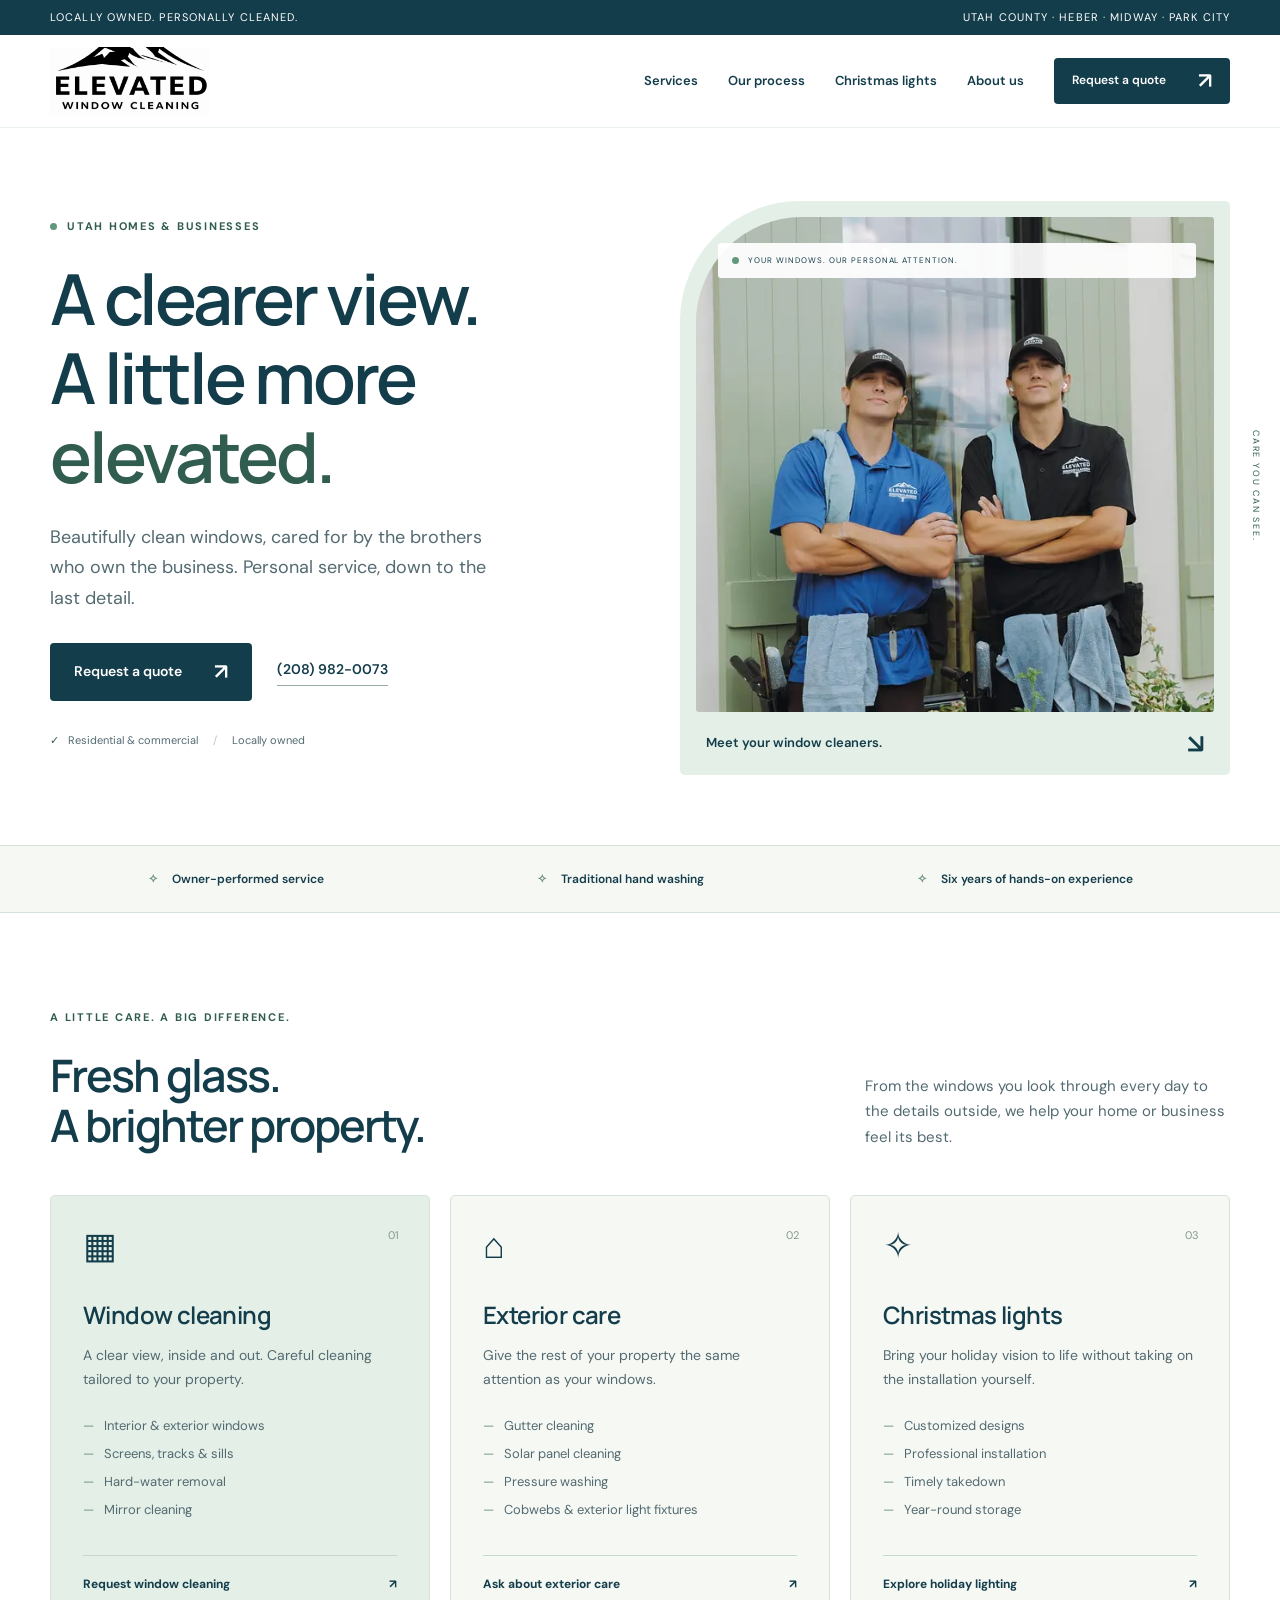
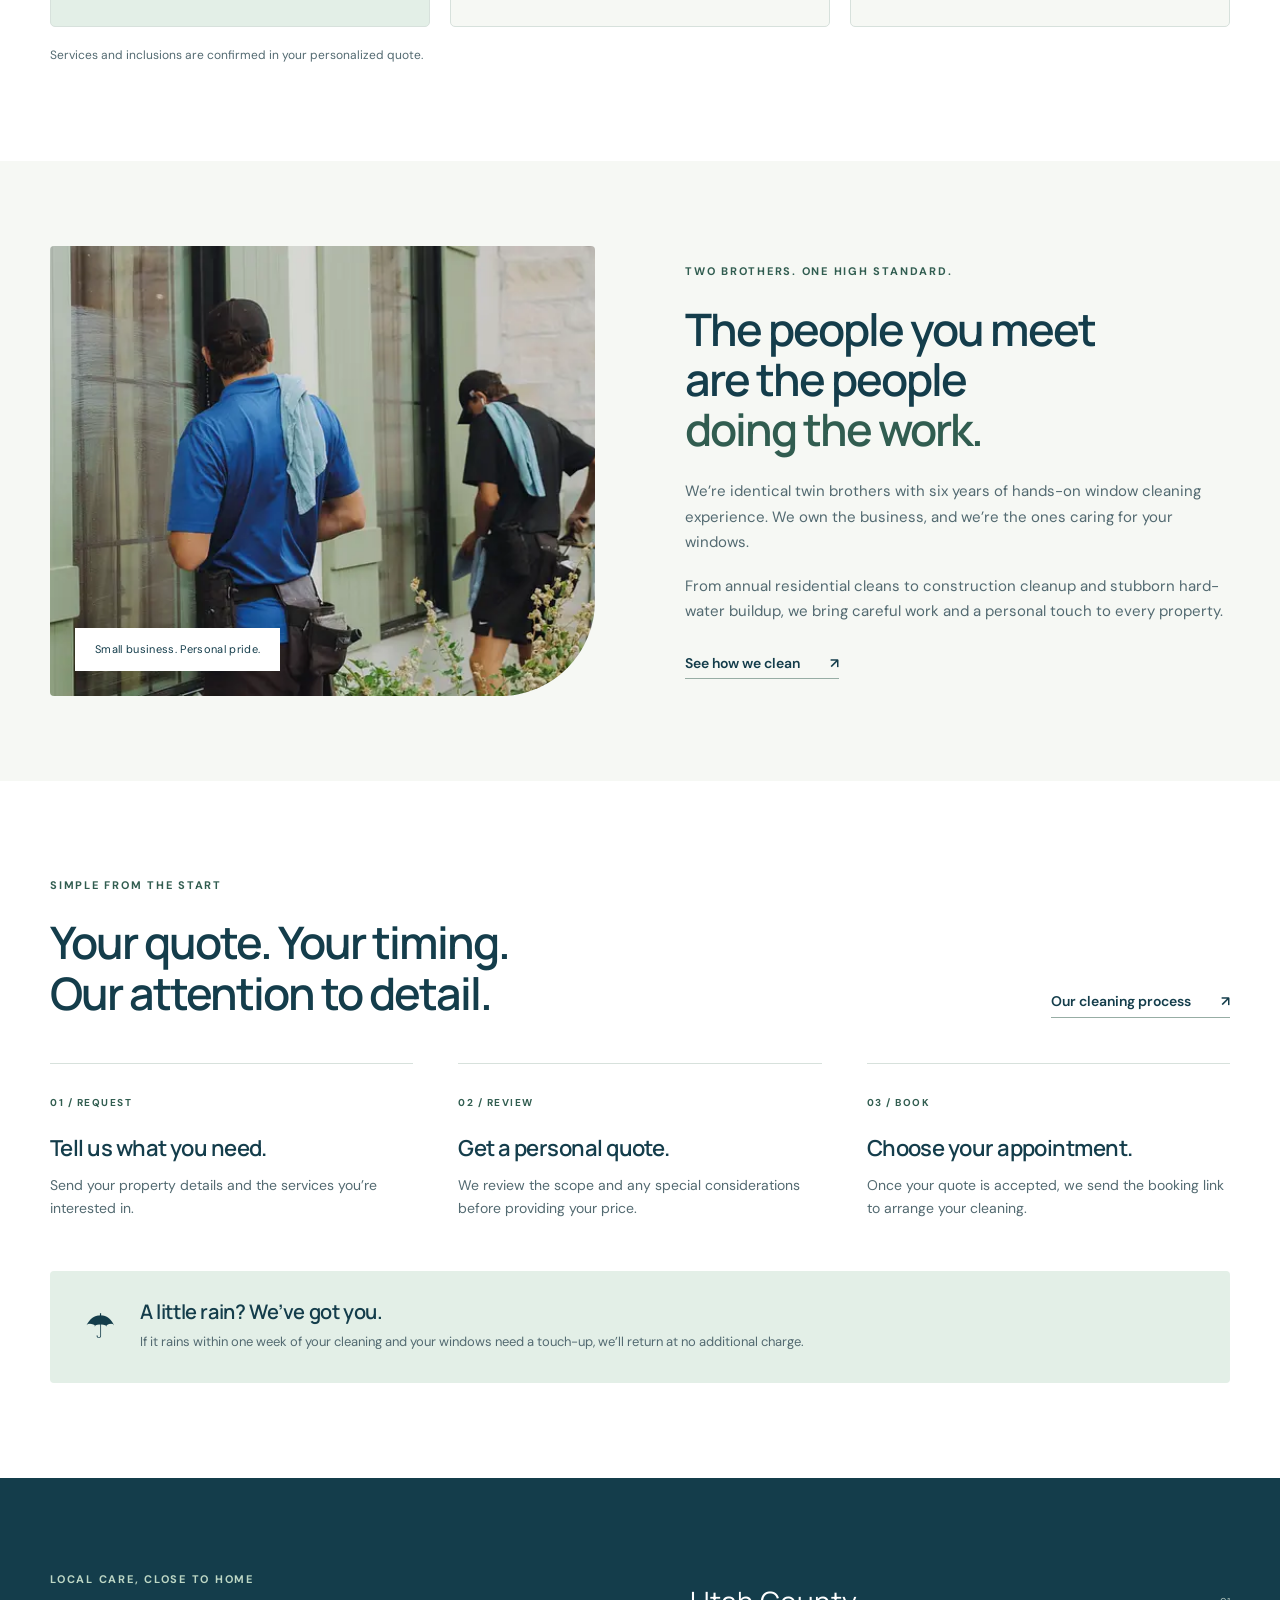
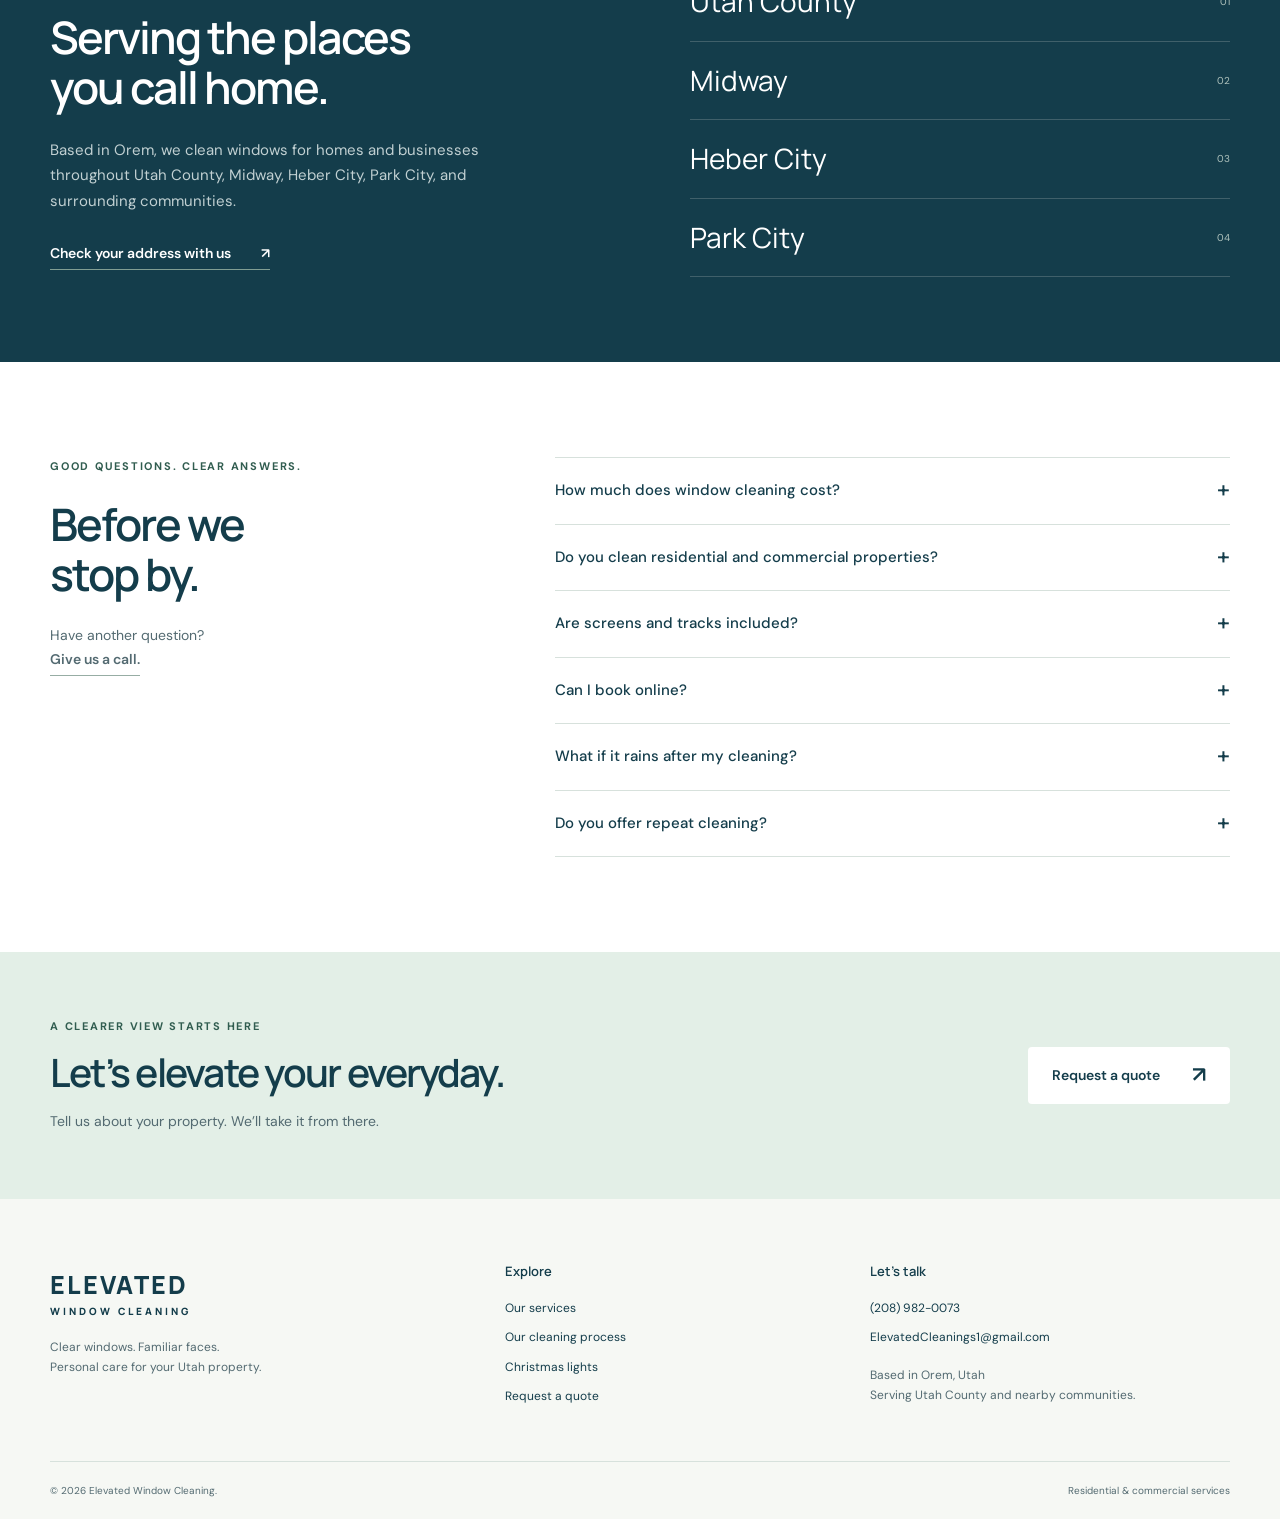
==== index.html @ 4010d027 "Add files via upload" ====
<!doctype html><html lang="en"><head><meta charset="utf-8"><meta name="viewport" content="width=device-width, initial-scale=1"><meta name="theme-color" content="#123c4c"><title>Elevated Window Cleaning | Utah County & Park City</title><meta name="description" content="Owner-performed window cleaning for Utah homes and businesses. Serving Utah County, Midway, Heber City and Park City. Request a personalized quote."><meta property="og:title" content="Elevated Window Cleaning | Utah County & Park City"><meta property="og:description" content="Owner-performed window cleaning for Utah homes and businesses. Serving Utah County, Midway, Heber City and Park City. Request a personalized quote."><meta property="og:type" content="website"><meta property="og:image" content="https://elevatedwindowcleanings.com/assets/hero.webp"><link rel="icon" href="assets/favicon.svg" type="image/svg+xml"><link rel="stylesheet" href="styles.css"><script type="application/ld+json">{"@context": "https://schema.org", "@type": "LocalBusiness", "name": "Elevated Window Cleaning", "url": "https://elevatedwindowcleanings.com/", "telephone": "+1-208-982-0073", "email": "ElevatedCleanings1@gmail.com", "areaServed": ["Utah County", "Midway", "Heber City", "Park City"], "image": "https://elevatedwindowcleanings.com/assets/hero.webp"}</script><script src="site.js" defer></script></head><body><a class="skip" href="#main">Skip to content</a><div class="topbar">Locally owned. Personally cleaned. <span>Utah County · Heber · Midway · Park City</span></div><header class="header"><a class="brand" href="index.html" aria-label="Elevated Window Cleaning home"><img src="assets/logo.png" width="1536" height="1024" alt="Elevated Window Cleaning"></a><button class="menu" aria-label="Open navigation" aria-expanded="false" aria-controls="navigation">Menu <span>☰</span></button><nav id="navigation" aria-label="Main navigation"><a href="index.html#services">Services</a><a href="our-cleaning-process.html">Our process</a><a href="christmas-light-installation.html">Christmas lights</a><a href="index.html#about">About us</a><a class="button small" href="request-a-quote.html">Request a quote <span aria-hidden="true">↗</span></a></nav></header><main id="main">
<section class="hero wrap"><div class="hero-copy"><p class="eyebrow"><span class="dot"></span> Utah homes & businesses</p><h1>A clearer view.<br>A little more<br><em>elevated.</em></h1><p class="lead">Beautifully clean windows, cared for by the brothers who own the business. Personal service, down to the last detail.</p><div class="actions"><a class="button" href="request-a-quote.html">Request a quote <span aria-hidden="true">↗</span></a><a class="text-link" href="tel:+12089820073">(208) 982-0073</a></div><div class="hero-note"><span aria-hidden="true">✓</span> Residential & commercial <span class="divider">/</span> Locally owned</div></div><div class="hero-visual"><div class="photo-label"><span class="dot"></span> YOUR WINDOWS. OUR PERSONAL ATTENTION.</div><img src="assets/hero.webp" width="602" height="600" alt="The two brothers behind Elevated Window Cleaning" fetchpriority="high"><div class="photo-caption"><span>Meet your window cleaners.</span><a href="#about" aria-label="Learn about the owners">↘</a></div><div class="vertical-note">CARE YOU CAN SEE.</div></div></section>
<div class="trust-strip"><div class="wrap trust-inner"><span>Owner-performed service</span><span>Traditional hand washing</span><span>Six years of hands-on experience</span></div></div>
<section class="section wrap" id="services"><div class="section-heading"><div><p class="eyebrow">A little care. A big difference.</p><h2>Fresh glass.<br>A brighter property.</h2></div><p>From the windows you look through every day to the details outside, we help your home or business feel its best.</p></div><div class="service-grid"><article class="service-card featured"><span class="service-icon" aria-hidden="true">▦</span><span class="number">01</span><h3>Window cleaning</h3><p>A clear view, inside and out. Careful cleaning tailored to your property.</p><ul><li>Interior & exterior windows</li><li>Screens, tracks & sills</li><li>Hard-water removal</li><li>Mirror cleaning</li></ul><a href="request-a-quote.html">Request window cleaning <span aria-hidden="true">↗</span></a></article><article class="service-card"><span class="service-icon" aria-hidden="true">⌂</span><span class="number">02</span><h3>Exterior care</h3><p>Give the rest of your property the same attention as your windows.</p><ul><li>Gutter cleaning</li><li>Solar panel cleaning</li><li>Pressure washing</li><li>Cobwebs & exterior light fixtures</li></ul><a href="request-a-quote.html">Ask about exterior care <span aria-hidden="true">↗</span></a></article><article class="service-card"><span class="service-icon" aria-hidden="true">✧</span><span class="number">03</span><h3>Christmas lights</h3><p>Bring your holiday vision to life without taking on the installation yourself.</p><ul><li>Customized designs</li><li>Professional installation</li><li>Timely takedown</li><li>Year-round storage</li></ul><a href="christmas-light-installation.html">Explore holiday lighting <span aria-hidden="true">↗</span></a></article></div><p class="fine">Services and inclusions are confirmed in your personalized quote.</p></section>
<section class="about-section" id="about"><div class="wrap about-grid"><div class="about-photo"><img src="assets/owners.webp" width="529" height="430" loading="lazy" alt="The owners hand washing windows at a home"><span class="image-tag">Small business. Personal pride.</span></div><div class="about-copy"><p class="eyebrow">Two brothers. One high standard.</p><h2>The people you meet<br>are the people<br><em>doing the work.</em></h2><p>We’re identical twin brothers with six years of hands-on window cleaning experience. We own the business, and we’re the ones caring for your windows.</p><p>From annual residential cleans to construction cleanup and stubborn hard-water buildup, we bring careful work and a personal touch to every property.</p><a class="text-link arrow" href="our-cleaning-process.html">See how we clean <span aria-hidden="true">↗</span></a></div></div></section>
<section class="section wrap"><div class="section-heading"><div><p class="eyebrow">Simple from the start</p><h2>Your quote. Your timing.<br>Our attention to detail.</h2></div><a class="text-link arrow" href="our-cleaning-process.html">Our cleaning process <span aria-hidden="true">↗</span></a></div><div class="steps"><article><span>01 / REQUEST</span><h3>Tell us what you need.</h3><p>Send your property details and the services you’re interested in.</p></article><article><span>02 / REVIEW</span><h3>Get a personal quote.</h3><p>We review the scope and any special considerations before providing your price.</p></article><article><span>03 / BOOK</span><h3>Choose your appointment.</h3><p>Once your quote is accepted, we send the booking link to arrange your cleaning.</p></article></div><div class="rain"><span aria-hidden="true">☂</span><div><h3>A little rain? We’ve got you.</h3><p>If it rains within one week of your cleaning and your windows need a touch-up, we’ll return at no additional charge.</p></div></div></section>
<section class="area-section"><div class="wrap area-grid"><div><p class="eyebrow">Local care, close to home</p><h2>Serving the places<br>you call home.</h2><p>Based in Orem, we clean windows for homes and businesses throughout Utah County, Midway, Heber City, Park City, and surrounding communities.</p><a class="text-link arrow" href="request-a-quote.html">Check your address with us <span aria-hidden="true">↗</span></a></div><div class="area-list"><span>Utah County <small>01</small></span><span>Midway <small>02</small></span><span>Heber City <small>03</small></span><span>Park City <small>04</small></span></div></div></section>
<section class="section wrap faq-section"><div><p class="eyebrow">Good questions. Clear answers.</p><h2>Before we<br>stop by.</h2><p>Have another question?<br><a class="text-link" href="tel:+12089820073">Give us a call.</a></p></div><div class="faq"><details><summary>How much does window cleaning cost?</summary><p>Pricing depends on the service, materials and scope of work. For window cleaning, pane count and areas needing special attention help determine the quote. We provide pricing before work begins.</p></details><details><summary>Do you clean residential and commercial properties?</summary><p>Yes. We offer window cleaning for both homes and businesses. Tell us about your property so we can confirm the right scope of service.</p></details><details><summary>Are screens and tracks included?</summary><p>We offer screen, track and sill cleaning. Let us know what you need when requesting a quote; the specific inclusions will be confirmed in your estimate.</p></details><details><summary>Can I book online?</summary><p>Start by requesting a quote. The owners review your request and provide an estimate. After your quote is accepted, we send a booking link.</p></details><details><summary>What if it rains after my cleaning?</summary><p>If rain occurs within one week of service and your windows need a touch-up, we return at no additional charge. Contact us to arrange it.</p></details><details><summary>Do you offer repeat cleaning?</summary><p>Tell us your preferred cleaning frequency when requesting a quote. We can follow up with a reminder when it’s time to arrange another cleaning; appointments aren’t automatically booked.</p></details></div></section><section class="cta"><div class="wrap cta-inner"><div><p class="eyebrow">A clearer view starts here</p><h2>Let’s elevate your everyday.</h2><p>Tell us about your property. We’ll take it from there.</p></div><a class="button light" href="request-a-quote.html">Request a quote <span aria-hidden="true">↗</span></a></div></section></main><footer><div class="wrap footer-grid"><div><a class="footer-brand" href="index.html">ELEVATED<span>WINDOW CLEANING</span></a><p>Clear windows. Familiar faces.<br>Personal care for your Utah property.</p></div><div><h3>Explore</h3><a href="index.html#services">Our services</a><a href="our-cleaning-process.html">Our cleaning process</a><a href="christmas-light-installation.html">Christmas lights</a><a href="request-a-quote.html">Request a quote</a></div><div><h3>Let’s talk</h3><a href="tel:+12089820073">(208) 982-0073</a><a href="mailto:ElevatedCleanings1@gmail.com">ElevatedCleanings1@gmail.com</a><p>Based in Orem, Utah<br>Serving Utah County and nearby communities.</p></div></div><div class="wrap footer-bottom"><span>© <span data-year>2026</span> Elevated Window Cleaning.</span><span>Residential & commercial services</span></div></footer></body></html>
---- styles.css ----
@import url('https://fonts.googleapis.com/css2?family=DM+Sans:wght@400;500;600;700&family=Manrope:wght@400;500;600;700;800&display=swap');
:root{--ink:#143d4b;--muted:#536a71;--cream:#f6f8f4;--mint:#e3efe7;--line:#d7e1dc;--accent:#315d50}*{box-sizing:border-box}html{scroll-behavior:smooth;scroll-padding-top:110px}body{margin:0;background:#fff;color:var(--ink);font-family:'DM Sans',sans-serif;font-size:16px;line-height:1.7}h1,h2,h3,p{margin:0}h1,h2,h3{font-family:Manrope,sans-serif;font-weight:600;line-height:1.12;letter-spacing:-.045em}h1{font-size:clamp(45px,5.5vw,80px)}h2{font-size:clamp(34px,3.5vw,49px)}h3{font-size:24px;letter-spacing:-.025em}p{color:var(--muted)}a{color:inherit;text-decoration:none}img{max-width:100%;display:block;object-fit:cover}button{font:inherit}em{font-style:normal;color:var(--accent)}.wrap{width:min(1240px,calc(100% - 100px));margin:auto}.topbar{padding:8px 50px;background:var(--ink);color:#fff;font-size:11px;letter-spacing:.1em;text-transform:uppercase;display:flex;justify-content:space-between}.header{position:sticky;top:0;background:rgba(255,255,255,.97);z-index:30;display:flex;align-items:center;justify-content:space-between;padding:12px 50px;border-bottom:1px solid #eaf0ec;gap:30px}.brand{width:160px;height:68px;display:block;position:relative;overflow:hidden;flex-shrink:0}.brand img{position:absolute;width:225px;max-width:none;height:150px;left:-32px;top:-42px;object-fit:contain}.header nav{display:flex;align-items:center;gap:30px;font-size:13px;font-weight:600}.header nav>a:not(.button):hover{color:#387f69}.button{display:inline-flex;align-items:center;justify-content:space-between;gap:32px;background:var(--ink);color:#fff;padding:17px 24px;border-radius:4px;font-weight:600;font-size:14px;transition:background .2s,transform .2s}.button:hover{background:#245c60;transform:translateY(-2px)}.button span{font-size:22px;line-height:1}.button.small{padding:12px 18px;font-size:12px}.button.light{background:#fff;color:var(--ink)}.button.light:hover{background:var(--mint)}.menu{display:none}.eyebrow{font-size:11px;letter-spacing:.16em;font-weight:700;text-transform:uppercase;color:var(--accent);margin-bottom:23px;display:flex;align-items:center;gap:10px}.dot{width:7px;height:7px;border-radius:50%;display:inline-block;background:#61977c;flex-shrink:0}.hero{display:grid;grid-template-columns:1.02fr 1fr;gap:70px;padding-top:65px;padding-bottom:70px;align-items:center}.lead{font-size:18px;line-height:1.7;max-width:440px}.hero .lead{margin-top:26px}.actions{display:flex;align-items:center;gap:25px;margin-top:30px}.text-link{font-size:14px;font-weight:600;border-bottom:1px solid #97ada4;padding-bottom:3px;display:inline-block}.text-link:hover{color:var(--accent);border-color:var(--accent)}.hero-note{font-size:11px;color:var(--muted);display:flex;align-items:center;gap:9px;margin-top:30px}.hero-note>span:first-child{color:var(--accent)}.divider{color:#b7c8bf;margin:0 6px}.hero-visual{position:relative;background:var(--mint);padding:16px 16px 0;border-radius:120px 5px 5px 5px;margin-top:8px}.hero-visual>img{width:100%;height:495px;object-position:center; border-radius:106px 3px 3px 3px}.photo-label{position:absolute;top:42px;left:38px;right:34px;background:#ffffffed;border-radius:3px;padding:11px 14px;font-size:8px;letter-spacing:.12em;display:flex;align-items:center;gap:9px;z-index:1}.photo-caption{display:flex;justify-content:space-between;align-items:center;padding:18px 10px;font-size:13px;font-weight:600}.photo-caption a{font-size:27px;line-height:1}.vertical-note{position:absolute;right:-33px;top:40%;writing-mode:vertical-rl;font-size:9px;letter-spacing:.2em;color:var(--accent)}.trust-strip{background:var(--cream);border-top:1px solid var(--line);border-bottom:1px solid var(--line)}.trust-inner{display:flex;justify-content:space-around;padding:23px 0;font-size:12px;font-weight:600;gap:18px}.trust-inner span:before{content:'✧';margin-right:14px;color:#729483}.section{padding:95px 0}.section-heading{display:flex;justify-content:space-between;align-items:end;gap:40px;margin-bottom:45px}.section-heading>p{max-width:365px;font-size:15px}.service-grid{display:grid;grid-template-columns:repeat(3,1fr);gap:20px}.service-card{padding:32px;border:1px solid var(--line);border-radius:5px;background:var(--cream);position:relative;display:flex;flex-direction:column}.service-card.featured{background:var(--mint)}.service-icon{font-size:36px;line-height:1;margin-bottom:38px}.number{position:absolute;right:30px;top:30px;font-size:11px;color:#82998d}.service-card h3{margin-bottom:15px}.service-card p{font-size:14px;line-height:1.7}.service-card ul{padding:0;list-style:none;margin:23px 0 28px;font-size:13px;color:var(--muted)}.service-card li{margin-bottom:6px}.service-card li:before{content:'—';margin-right:10px;color:#6f9380}.service-card>a{font-size:12px;font-weight:700;display:flex;justify-content:space-between;border-top:1px solid #c8d7ce;padding-top:18px;margin-top:auto}.fine{font-size:12px;line-height:1.7;margin-top:18px}.about-section{background:var(--cream);padding:85px 0}.about-grid{display:grid;grid-template-columns:1fr 1fr;gap:90px;align-items:center}.about-photo{position:relative}.about-photo img{width:100%;height:450px;border-radius:4px 4px 95px 4px}.image-tag{position:absolute;bottom:25px;left:25px;background:white;padding:12px 20px;font-size:11px;letter-spacing:.03em}.about-copy h2{margin-bottom:25px}.about-copy p:not(.eyebrow){font-size:15px;margin-bottom:18px}.about-copy .text-link{margin-top:9px}.arrow{display:inline-flex;gap:30px;align-items:center}.steps{display:grid;grid-template-columns:repeat(3,1fr);gap:45px}.steps article{border-top:1px solid var(--line);padding-top:23px}.steps article>span{font-size:10px;font-weight:700;letter-spacing:.15em;color:var(--accent)}.steps h3{font-size:22px;margin:22px 0 13px}.steps p{font-size:14px}.rain{background:var(--mint);border-radius:4px;margin-top:50px;padding:27px 35px;display:flex;gap:25px;align-items:center}.rain>span{font-size:34px}.rain h3{font-size:20px;letter-spacing:-.02em;margin-bottom:8px}.rain p{font-size:13px;max-width:840px}.area-section{background:var(--ink);color:#fff;padding:85px 0}.area-grid{display:grid;grid-template-columns:1fr 1fr;gap:100px;align-items:center}.area-section .eyebrow{color:#bdd7c5}.area-section p:not(.eyebrow){color:#c1d0d2;font-size:15px;margin:25px 0;max-width:450px}.area-list span{display:flex;justify-content:space-between;font-family:Manrope,sans-serif;font-size:28px;border-bottom:1px solid #40606a;padding:15px 0}.area-list small{font-family:'DM Sans',sans-serif;font-size:10px;color:#b0c3bd;align-self:center}.area-section .text-link{border-color:#819e93}.area-section .text-link:hover{color:#d9ebdf}.faq-section{display:grid;grid-template-columns:.75fr 1.25fr;gap:100px}.faq-section>div>p:last-child{font-size:14px;margin-top:25px}.faq details{border-bottom:1px solid var(--line);padding:20px 0}.faq details:first-child{border-top:1px solid var(--line)}.faq summary{cursor:pointer;font-weight:500;list-style:none;display:flex;justify-content:space-between;gap:22px;font-size:15px}.faq summary:after{content:'+';font-size:23px;line-height:1;flex-shrink:0}.faq details[open] summary:after{content:'−'}.faq details p{font-size:14px;margin:15px 30px 5px 0}.cta{background:var(--mint);padding:65px 0}.cta-inner{display:flex;justify-content:space-between;align-items:center;gap:30px}.cta h2{font-size:39px}.cta .eyebrow{margin-bottom:15px}.cta p:last-child{font-size:14px;margin-top:15px}footer{background:var(--cream);padding-top:65px}.footer-grid{display:grid;grid-template-columns:1.3fr 1fr 1.2fr;gap:65px;padding-bottom:45px}.footer-brand{font-family:Manrope,sans-serif;font-weight:800;font-size:25px;letter-spacing:.08em}.footer-brand span{display:block;font-size:10px;letter-spacing:.3em;margin-top:-3px}.footer-grid p{font-size:12px;margin-top:17px}.footer-grid h3{font-size:13px;letter-spacing:0;margin-bottom:20px}.footer-grid>div>a:not(.footer-brand){display:block;font-size:12px;margin-bottom:9px;overflow-wrap:anywhere}.footer-grid a:hover{text-decoration:underline}.footer-bottom{border-top:1px solid var(--line);padding:20px 0;display:flex;justify-content:space-between;font-size:10px;color:var(--muted)}.page-intro{padding-top:80px;padding-bottom:60px}.page-intro .lead{margin-top:27px;max-width:650px}.process-layout{display:grid;grid-template-columns:1fr 1.1fr;gap:70px;align-items:start}.process-layout>img{width:100%;height:550px;border-radius:6px 6px 80px 6px;position:sticky;top:120px}.process-list article{display:flex;gap:25px;padding:0 0 28px;margin-bottom:28px;border-bottom:1px solid var(--line)}.process-list article>span{font-size:12px;color:var(--accent);padding-top:7px}.process-list h2{font-size:26px;margin-bottom:13px}.process-list p{font-size:15px}.holiday-hero{position:relative;min-height:580px;background:var(--ink);display:flex;align-items:center;isolation:isolate}.holiday-hero>img{position:absolute;inset:0;width:100%;height:100%;z-index:-2}.holiday-hero:after{content:'';position:absolute;inset:0;background:linear-gradient(90deg,rgba(9,33,40,.94),rgba(9,33,40,.35));z-index:-1}.holiday-copy{padding-top:80px;padding-bottom:80px;color:white}.holiday-copy .eyebrow{color:#cadfcf}.holiday-copy em{color:#c6dfcf}.holiday-copy .lead{color:#e0e8e5;margin:25px 0 30px}.holiday-services{display:grid;grid-template-columns:repeat(4,1fr);gap:30px}.holiday-services article{border-top:1px solid var(--line);padding-top:20px}.holiday-services span{font-size:11px;color:var(--accent)}.holiday-services h3{font-size:21px;margin:20px 0 12px}.holiday-services p{font-size:14px}.holiday-gallery{display:grid;grid-template-columns:1fr 1fr;gap:25px;margin-top:50px}.holiday-gallery img{width:100%;height:340px;border-radius:5px}.quote-layout{display:grid;grid-template-columns:.9fr 1.1fr;gap:70px;padding-top:65px;padding-bottom:90px;align-items:start}.quote-copy{padding-top:20px}.quote-copy h1{font-size:clamp(42px,4.5vw,61px)}.quote-copy .lead{font-size:16px;margin-top:25px}.quote-steps{list-style:none;padding:0;margin:30px 0;font-size:13px}.quote-steps li{display:flex;gap:15px;margin-bottom:18px;align-items:baseline}.quote-steps span{color:var(--accent);font-size:10px;font-weight:700}.quote-contact{border-top:1px solid var(--line);padding:25px 0 8px}.quote-contact p{font-size:12px;margin-bottom:12px}.quote-contact a{font-size:23px;font-weight:600;display:block}.quote-contact a.email{font-size:13px;font-weight:400;margin-top:9px;overflow-wrap:anywhere}.form-panel{background:var(--cream);border:1px solid var(--line);padding:30px 15px 22px;border-radius:8px}.form-heading{padding:0 20px 25px}.form-heading .eyebrow{margin-bottom:12px}.form-heading h2{font-size:28px}.form-panel iframe{display:block;background:#fff}.form-help{font-size:11px;padding:16px 20px 0}.form-help a{text-decoration:underline}.thank-you{min-height:65vh}.thank-you>p:not(.eyebrow){margin-bottom:25px}.skip{position:absolute;left:15px;top:-100px;background:var(--ink);color:#fff;padding:10px;z-index:100}.skip:focus{top:10px}:focus-visible{outline:3px solid #4285a8;outline-offset:5px}
@media(min-width:1600px){.hero-visual>img{height:550px}}@media(max-width:1100px){.header{padding:10px 30px}.header nav{gap:18px}.wrap{width:calc(100% - 60px)}.hero{gap:45px}.hero-visual>img{height:450px}.about-grid,.area-grid,.faq-section{gap:50px}.service-card{padding:25px}.quote-layout{gap:40px}}@media(max-width:1000px){.menu{display:flex;gap:12px;align-items:center;border:0;background:var(--cream);padding:10px 14px;font-size:12px;border-radius:4px}.header nav{display:none;position:absolute;top:100%;left:0;right:0;background:#fff;box-shadow:0 15px 20px #143d4b15;padding:25px 30px;align-items:stretch;flex-direction:column;gap:20px}.header nav.open{display:flex}.header nav .button{max-width:250px}.holiday-services{grid-template-columns:1fr 1fr;gap:35px}.hero{gap:35px}.hero h1{font-size:56px}.hero-visual>img{height:430px}.hero .lead{font-size:16px}.actions{gap:18px;flex-wrap:wrap}.hero-note{flex-wrap:wrap}.about-photo img{height:430px}.footer-grid{gap:30px}.process-layout{gap:40px}}
@media(max-width:760px){.wrap{width:calc(100% - 40px)}.topbar{padding:8px 20px;justify-content:center;font-size:9px}.topbar span{display:none}.header{padding:9px 20px}.brand{width:140px;height:57px}.brand img{width:200px;height:133px;left:-30px;top:-37px}.hero{grid-template-columns:1fr;padding-top:42px;padding-bottom:42px;gap:35px}.hero h1{font-size:60px;letter-spacing:-.055em}.hero .lead{max-width:480px}.hero-visual{margin-right:16px}.hero-visual>img{height:auto;max-height:520px;aspect-ratio:1;object-fit:cover}.photo-label{top:35px;font-size:8px;left:30px;right:25px}.vertical-note{right:-24px}.trust-inner{flex-direction:column;gap:9px;align-items:center;padding:20px 0;font-size:11px}.section{padding:60px 0}.section-heading{flex-direction:column;align-items:start;gap:22px;margin-bottom:30px}.section-heading>p{max-width:520px}.service-grid,.about-grid,.steps,.area-grid,.faq-section,.process-layout,.quote-layout{grid-template-columns:1fr;gap:30px}.service-card{padding:28px}.service-icon{margin-bottom:22px}.service-card ul{margin:18px 0 22px}.about-section,.area-section{padding:60px 0}.about-photo img{height:auto;aspect-ratio:1.1}.about-copy h2{font-size:38px}.steps{gap:27px}.steps h3{margin-top:15px}.rain{margin-top:30px;padding:23px;gap:18px;align-items:start}.rain>span{font-size:26px}.rain h3{font-size:19px}.area-grid{gap:32px}.area-list span{font-size:24px}.faq-section{gap:30px}.faq-section>div>p:last-child{margin-top:18px}.cta{padding:45px 0}.cta-inner{flex-direction:column;align-items:start;gap:25px}.cta h2{font-size:34px}.footer-grid{grid-template-columns:1fr 1fr;gap:32px;padding-bottom:35px}.footer-grid>div:first-child{grid-column:1/-1}.footer-bottom{gap:15px;flex-direction:column}.page-intro{padding-top:50px;padding-bottom:40px}.page-intro h1{font-size:45px}.process-layout>img{position:static;height:auto;max-height:430px}.process-list article:last-child{margin-bottom:0}.holiday-hero{min-height:510px}.holiday-copy{padding-top:60px;padding-bottom:60px}.holiday-copy h1{font-size:52px}.holiday-hero:after{background:rgba(9,33,40,.72)}.holiday-services{gap:30px 20px}.holiday-services h3{font-size:19px}.holiday-gallery{gap:15px}.holiday-gallery img{height:220px}.quote-layout{padding-top:35px;padding-bottom:50px;gap:35px}.quote-copy{padding-top:0}.quote-copy h1{font-size:48px}.form-panel{padding:25px 8px 20px}.form-heading{padding-left:15px}.quote-contact a{font-size:22px}.lead{font-size:16px}.eyebrow{margin-bottom:18px;font-size:10px}.footer-grid>div>a:not(.footer-brand){font-size:11px}}
@media(prefers-reduced-motion:reduce){html{scroll-behavior:auto}*{transition:none!important}}
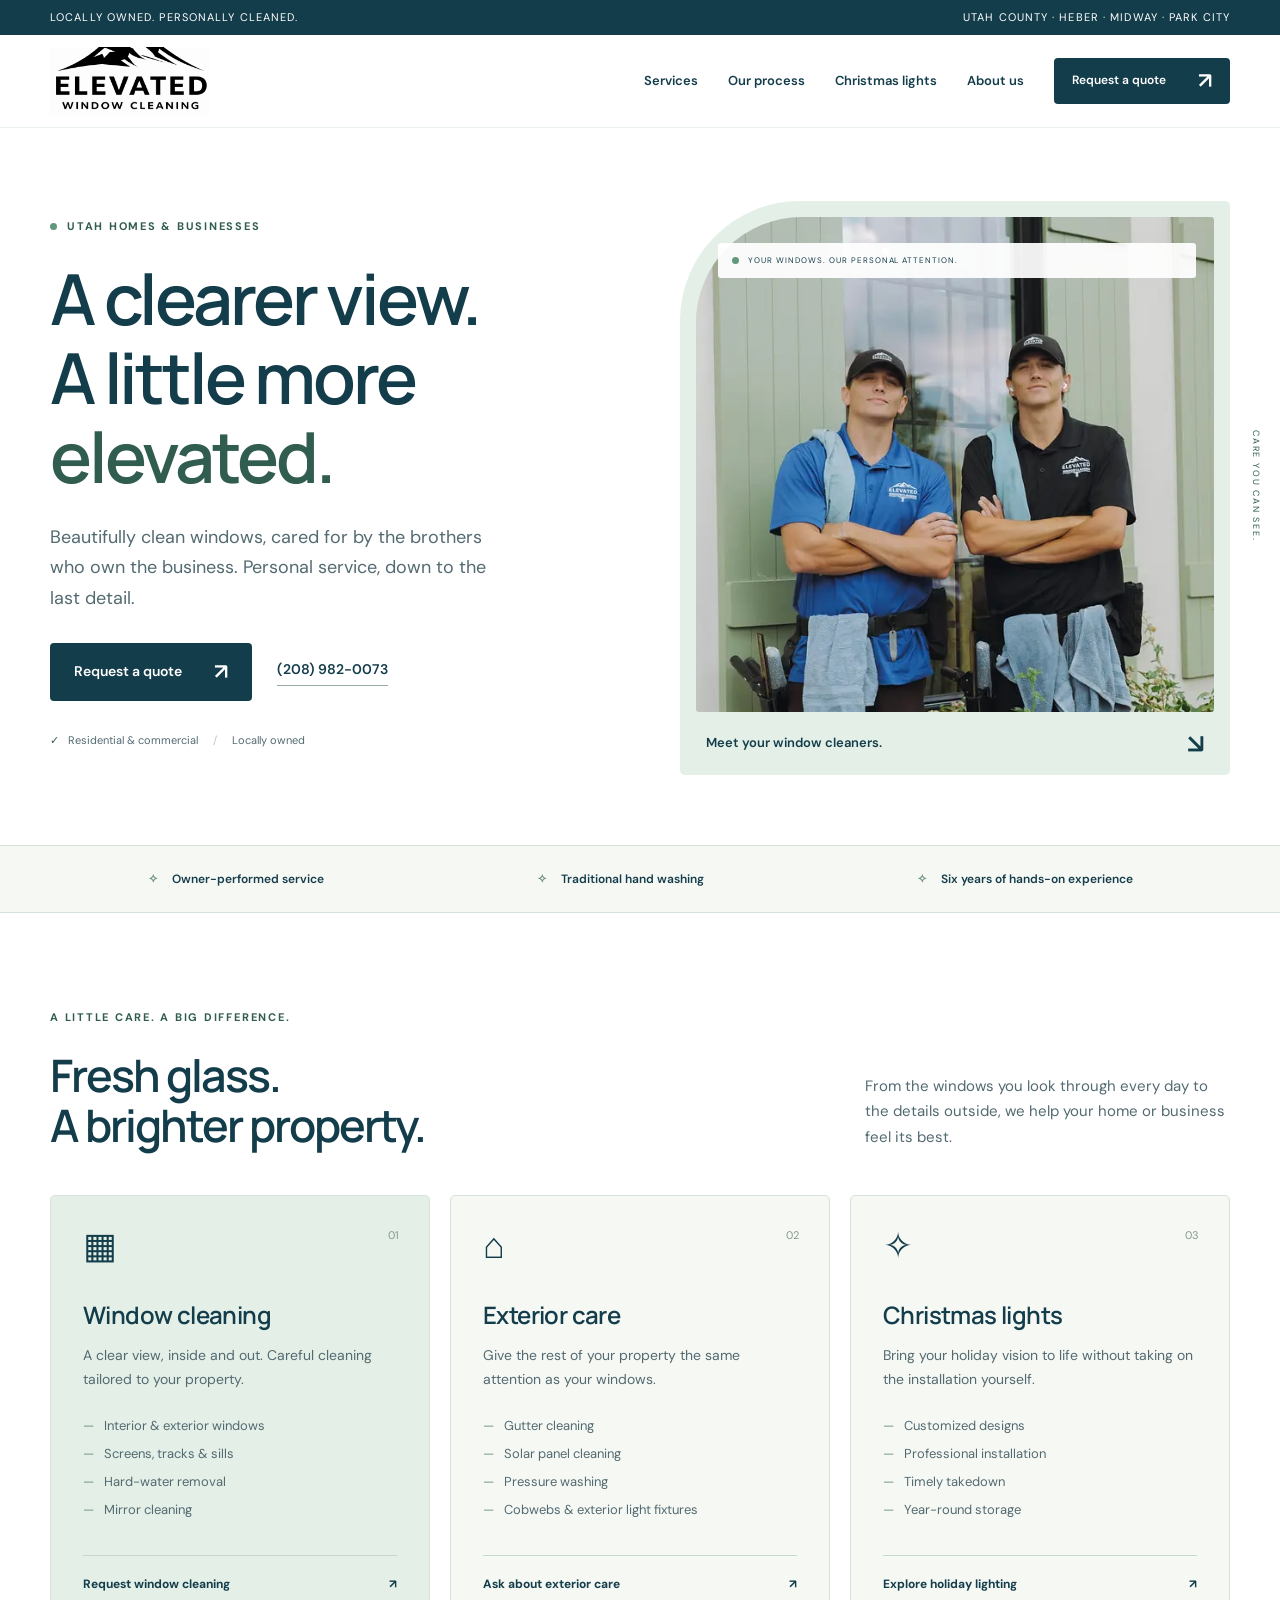
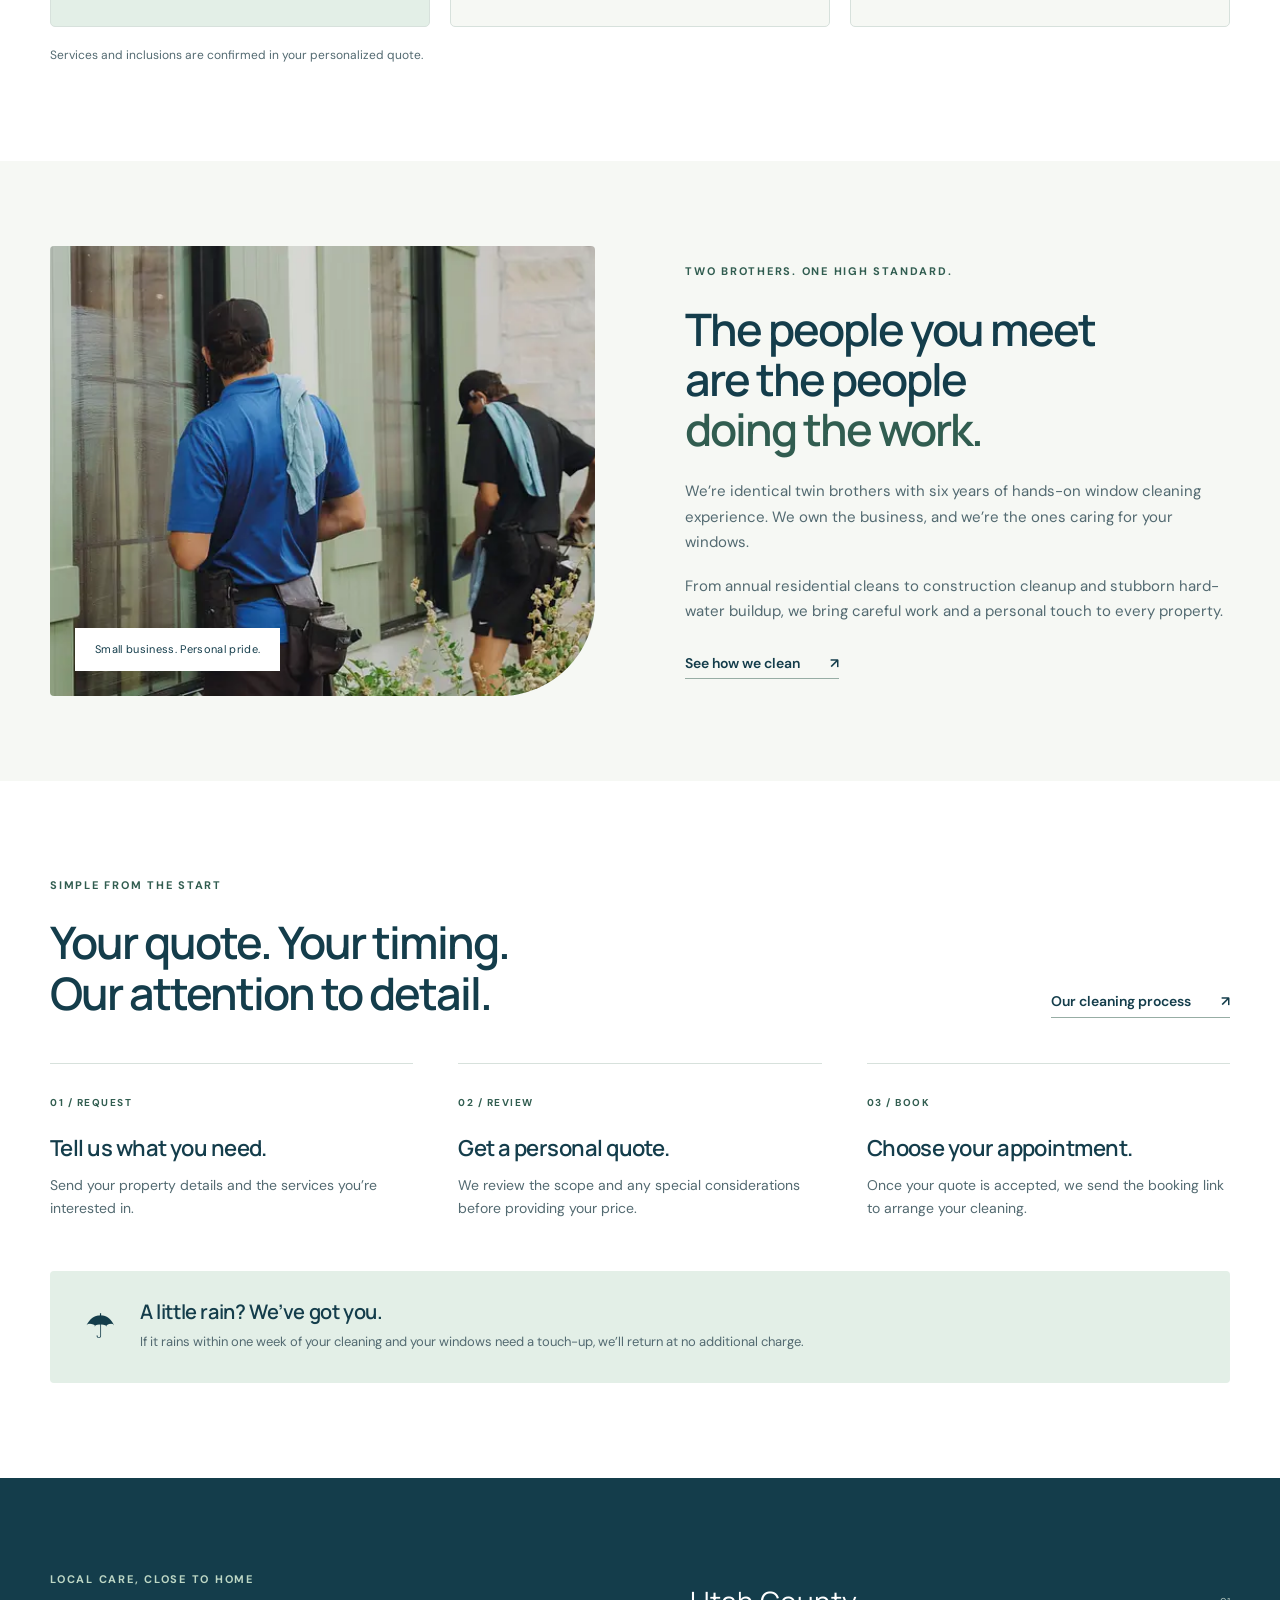
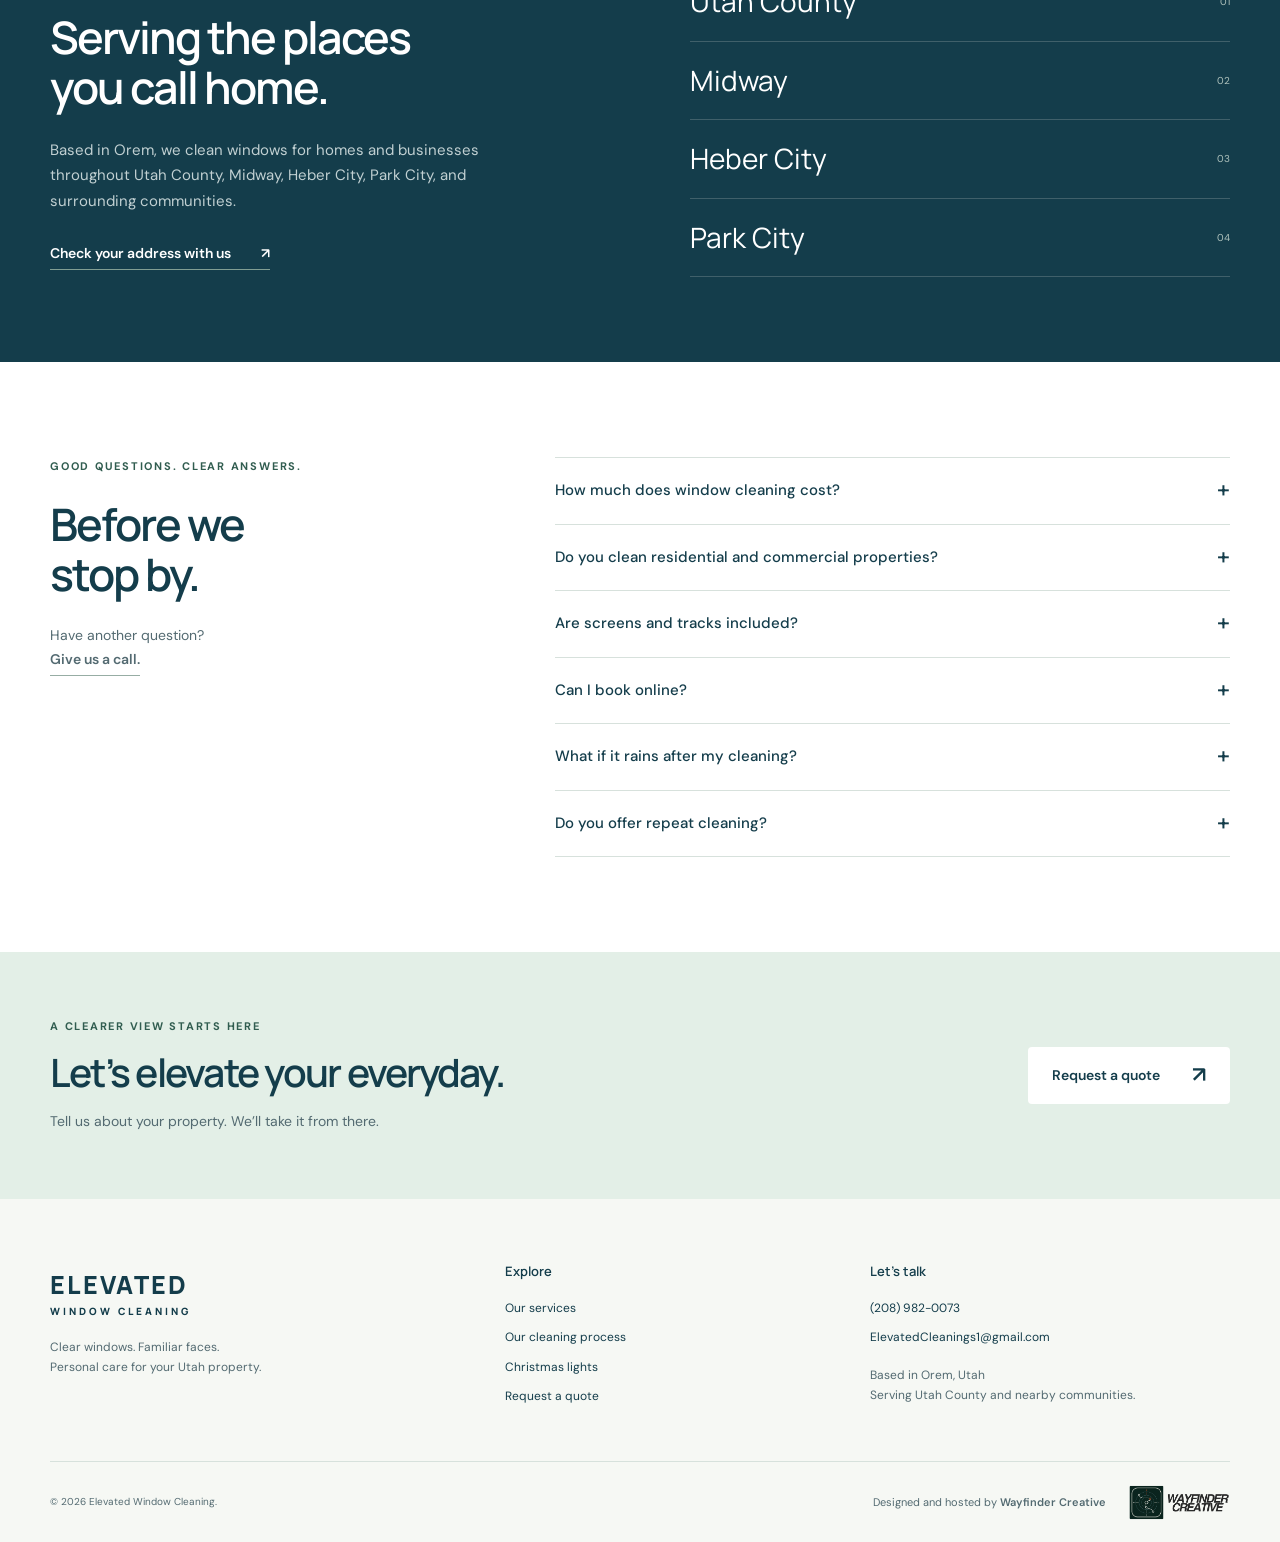
==== commit e6f13463: "v2 - added footer" ====
--- a/index.html
+++ b/index.html
@@ -5,4 +5,4 @@
 <section class="about-section" id="about"><div class="wrap about-grid"><div class="about-photo"><img src="assets/owners.webp" width="529" height="430" loading="lazy" alt="The owners hand washing windows at a home"><span class="image-tag">Small business. Personal pride.</span></div><div class="about-copy"><p class="eyebrow">Two brothers. One high standard.</p><h2>The people you meet<br>are the people<br><em>doing the work.</em></h2><p>We’re identical twin brothers with six years of hands-on window cleaning experience. We own the business, and we’re the ones caring for your windows.</p><p>From annual residential cleans to construction cleanup and stubborn hard-water buildup, we bring careful work and a personal touch to every property.</p><a class="text-link arrow" href="our-cleaning-process.html">See how we clean <span aria-hidden="true">↗</span></a></div></div></section>
 <section class="section wrap"><div class="section-heading"><div><p class="eyebrow">Simple from the start</p><h2>Your quote. Your timing.<br>Our attention to detail.</h2></div><a class="text-link arrow" href="our-cleaning-process.html">Our cleaning process <span aria-hidden="true">↗</span></a></div><div class="steps"><article><span>01 / REQUEST</span><h3>Tell us what you need.</h3><p>Send your property details and the services you’re interested in.</p></article><article><span>02 / REVIEW</span><h3>Get a personal quote.</h3><p>We review the scope and any special considerations before providing your price.</p></article><article><span>03 / BOOK</span><h3>Choose your appointment.</h3><p>Once your quote is accepted, we send the booking link to arrange your cleaning.</p></article></div><div class="rain"><span aria-hidden="true">☂</span><div><h3>A little rain? We’ve got you.</h3><p>If it rains within one week of your cleaning and your windows need a touch-up, we’ll return at no additional charge.</p></div></div></section>
 <section class="area-section"><div class="wrap area-grid"><div><p class="eyebrow">Local care, close to home</p><h2>Serving the places<br>you call home.</h2><p>Based in Orem, we clean windows for homes and businesses throughout Utah County, Midway, Heber City, Park City, and surrounding communities.</p><a class="text-link arrow" href="request-a-quote.html">Check your address with us <span aria-hidden="true">↗</span></a></div><div class="area-list"><span>Utah County <small>01</small></span><span>Midway <small>02</small></span><span>Heber City <small>03</small></span><span>Park City <small>04</small></span></div></div></section>
-<section class="section wrap faq-section"><div><p class="eyebrow">Good questions. Clear answers.</p><h2>Before we<br>stop by.</h2><p>Have another question?<br><a class="text-link" href="tel:+12089820073">Give us a call.</a></p></div><div class="faq"><details><summary>How much does window cleaning cost?</summary><p>Pricing depends on the service, materials and scope of work. For window cleaning, pane count and areas needing special attention help determine the quote. We provide pricing before work begins.</p></details><details><summary>Do you clean residential and commercial properties?</summary><p>Yes. We offer window cleaning for both homes and businesses. Tell us about your property so we can confirm the right scope of service.</p></details><details><summary>Are screens and tracks included?</summary><p>We offer screen, track and sill cleaning. Let us know what you need when requesting a quote; the specific inclusions will be confirmed in your estimate.</p></details><details><summary>Can I book online?</summary><p>Start by requesting a quote. The owners review your request and provide an estimate. After your quote is accepted, we send a booking link.</p></details><details><summary>What if it rains after my cleaning?</summary><p>If rain occurs within one week of service and your windows need a touch-up, we return at no additional charge. Contact us to arrange it.</p></details><details><summary>Do you offer repeat cleaning?</summary><p>Tell us your preferred cleaning frequency when requesting a quote. We can follow up with a reminder when it’s time to arrange another cleaning; appointments aren’t automatically booked.</p></details></div></section><section class="cta"><div class="wrap cta-inner"><div><p class="eyebrow">A clearer view starts here</p><h2>Let’s elevate your everyday.</h2><p>Tell us about your property. We’ll take it from there.</p></div><a class="button light" href="request-a-quote.html">Request a quote <span aria-hidden="true">↗</span></a></div></section></main><footer><div class="wrap footer-grid"><div><a class="footer-brand" href="index.html">ELEVATED<span>WINDOW CLEANING</span></a><p>Clear windows. Familiar faces.<br>Personal care for your Utah property.</p></div><div><h3>Explore</h3><a href="index.html#services">Our services</a><a href="our-cleaning-process.html">Our cleaning process</a><a href="christmas-light-installation.html">Christmas lights</a><a href="request-a-quote.html">Request a quote</a></div><div><h3>Let’s talk</h3><a href="tel:+12089820073">(208) 982-0073</a><a href="mailto:ElevatedCleanings1@gmail.com">ElevatedCleanings1@gmail.com</a><p>Based in Orem, Utah<br>Serving Utah County and nearby communities.</p></div></div><div class="wrap footer-bottom"><span>© <span data-year>2026</span> Elevated Window Cleaning.</span><span>Residential & commercial services</span></div></footer></body></html>+<section class="section wrap faq-section"><div><p class="eyebrow">Good questions. Clear answers.</p><h2>Before we<br>stop by.</h2><p>Have another question?<br><a class="text-link" href="tel:+12089820073">Give us a call.</a></p></div><div class="faq"><details><summary>How much does window cleaning cost?</summary><p>Pricing depends on the service, materials and scope of work. For window cleaning, pane count and areas needing special attention help determine the quote. We provide pricing before work begins.</p></details><details><summary>Do you clean residential and commercial properties?</summary><p>Yes. We offer window cleaning for both homes and businesses. Tell us about your property so we can confirm the right scope of service.</p></details><details><summary>Are screens and tracks included?</summary><p>We offer screen, track and sill cleaning. Let us know what you need when requesting a quote; the specific inclusions will be confirmed in your estimate.</p></details><details><summary>Can I book online?</summary><p>Start by requesting a quote. The owners review your request and provide an estimate. After your quote is accepted, we send a booking link.</p></details><details><summary>What if it rains after my cleaning?</summary><p>If rain occurs within one week of service and your windows need a touch-up, we return at no additional charge. Contact us to arrange it.</p></details><details><summary>Do you offer repeat cleaning?</summary><p>Tell us your preferred cleaning frequency when requesting a quote. We can follow up with a reminder when it’s time to arrange another cleaning; appointments aren’t automatically booked.</p></details></div></section><section class="cta"><div class="wrap cta-inner"><div><p class="eyebrow">A clearer view starts here</p><h2>Let’s elevate your everyday.</h2><p>Tell us about your property. We’ll take it from there.</p></div><a class="button light" href="request-a-quote.html">Request a quote <span aria-hidden="true">↗</span></a></div></section></main><footer><div class="wrap footer-grid"><div><a class="footer-brand" href="index.html">ELEVATED<span>WINDOW CLEANING</span></a><p>Clear windows. Familiar faces.<br>Personal care for your Utah property.</p></div><div><h3>Explore</h3><a href="index.html#services">Our services</a><a href="our-cleaning-process.html">Our cleaning process</a><a href="christmas-light-installation.html">Christmas lights</a><a href="request-a-quote.html">Request a quote</a></div><div><h3>Let’s talk</h3><a href="tel:+12089820073">(208) 982-0073</a><a href="mailto:ElevatedCleanings1@gmail.com">ElevatedCleanings1@gmail.com</a><p>Based in Orem, Utah<br>Serving Utah County and nearby communities.</p></div></div><div class="wrap footer-bottom"><span>© <span data-year>2026</span> Elevated Window Cleaning.</span><a class="agency-credit" href="https://wayfindercreative.net/" target="_blank" rel="noopener"><span>Designed and hosted by <strong>Wayfinder Creative</strong></span><img src="assets/wayfinder-creative.png" width="900" height="300" loading="lazy" alt=""></a></div></footer></body></html>
--- a/styles.css
+++ b/styles.css
@@ -3,3 +3,6 @@
 @media(min-width:1600px){.hero-visual>img{height:550px}}@media(max-width:1100px){.header{padding:10px 30px}.header nav{gap:18px}.wrap{width:calc(100% - 60px)}.hero{gap:45px}.hero-visual>img{height:450px}.about-grid,.area-grid,.faq-section{gap:50px}.service-card{padding:25px}.quote-layout{gap:40px}}@media(max-width:1000px){.menu{display:flex;gap:12px;align-items:center;border:0;background:var(--cream);padding:10px 14px;font-size:12px;border-radius:4px}.header nav{display:none;position:absolute;top:100%;left:0;right:0;background:#fff;box-shadow:0 15px 20px #143d4b15;padding:25px 30px;align-items:stretch;flex-direction:column;gap:20px}.header nav.open{display:flex}.header nav .button{max-width:250px}.holiday-services{grid-template-columns:1fr 1fr;gap:35px}.hero{gap:35px}.hero h1{font-size:56px}.hero-visual>img{height:430px}.hero .lead{font-size:16px}.actions{gap:18px;flex-wrap:wrap}.hero-note{flex-wrap:wrap}.about-photo img{height:430px}.footer-grid{gap:30px}.process-layout{gap:40px}}
 @media(max-width:760px){.wrap{width:calc(100% - 40px)}.topbar{padding:8px 20px;justify-content:center;font-size:9px}.topbar span{display:none}.header{padding:9px 20px}.brand{width:140px;height:57px}.brand img{width:200px;height:133px;left:-30px;top:-37px}.hero{grid-template-columns:1fr;padding-top:42px;padding-bottom:42px;gap:35px}.hero h1{font-size:60px;letter-spacing:-.055em}.hero .lead{max-width:480px}.hero-visual{margin-right:16px}.hero-visual>img{height:auto;max-height:520px;aspect-ratio:1;object-fit:cover}.photo-label{top:35px;font-size:8px;left:30px;right:25px}.vertical-note{right:-24px}.trust-inner{flex-direction:column;gap:9px;align-items:center;padding:20px 0;font-size:11px}.section{padding:60px 0}.section-heading{flex-direction:column;align-items:start;gap:22px;margin-bottom:30px}.section-heading>p{max-width:520px}.service-grid,.about-grid,.steps,.area-grid,.faq-section,.process-layout,.quote-layout{grid-template-columns:1fr;gap:30px}.service-card{padding:28px}.service-icon{margin-bottom:22px}.service-card ul{margin:18px 0 22px}.about-section,.area-section{padding:60px 0}.about-photo img{height:auto;aspect-ratio:1.1}.about-copy h2{font-size:38px}.steps{gap:27px}.steps h3{margin-top:15px}.rain{margin-top:30px;padding:23px;gap:18px;align-items:start}.rain>span{font-size:26px}.rain h3{font-size:19px}.area-grid{gap:32px}.area-list span{font-size:24px}.faq-section{gap:30px}.faq-section>div>p:last-child{margin-top:18px}.cta{padding:45px 0}.cta-inner{flex-direction:column;align-items:start;gap:25px}.cta h2{font-size:34px}.footer-grid{grid-template-columns:1fr 1fr;gap:32px;padding-bottom:35px}.footer-grid>div:first-child{grid-column:1/-1}.footer-bottom{gap:15px;flex-direction:column}.page-intro{padding-top:50px;padding-bottom:40px}.page-intro h1{font-size:45px}.process-layout>img{position:static;height:auto;max-height:430px}.process-list article:last-child{margin-bottom:0}.holiday-hero{min-height:510px}.holiday-copy{padding-top:60px;padding-bottom:60px}.holiday-copy h1{font-size:52px}.holiday-hero:after{background:rgba(9,33,40,.72)}.holiday-services{gap:30px 20px}.holiday-services h3{font-size:19px}.holiday-gallery{gap:15px}.holiday-gallery img{height:220px}.quote-layout{padding-top:35px;padding-bottom:50px;gap:35px}.quote-copy{padding-top:0}.quote-copy h1{font-size:48px}.form-panel{padding:25px 8px 20px}.form-heading{padding-left:15px}.quote-contact a{font-size:22px}.lead{font-size:16px}.eyebrow{margin-bottom:18px;font-size:10px}.footer-grid>div>a:not(.footer-brand){font-size:11px}}
 @media(prefers-reduced-motion:reduce){html{scroll-behavior:auto}*{transition:none!important}}
+
+/* Wayfinder Creative footer credit */
+.agency-credit{display:flex;align-items:center;justify-content:flex-end;gap:14px;flex-wrap:wrap;font-size:11px;line-height:1.5}.agency-credit strong{font-weight:600}.agency-credit img{width:110px;height:auto;object-fit:contain}.agency-credit:hover span{text-decoration:underline}.footer-bottom{align-items:center;gap:20px}@media(max-width:760px){.footer-bottom{align-items:flex-start}.agency-credit{justify-content:flex-start;gap:12px}}
